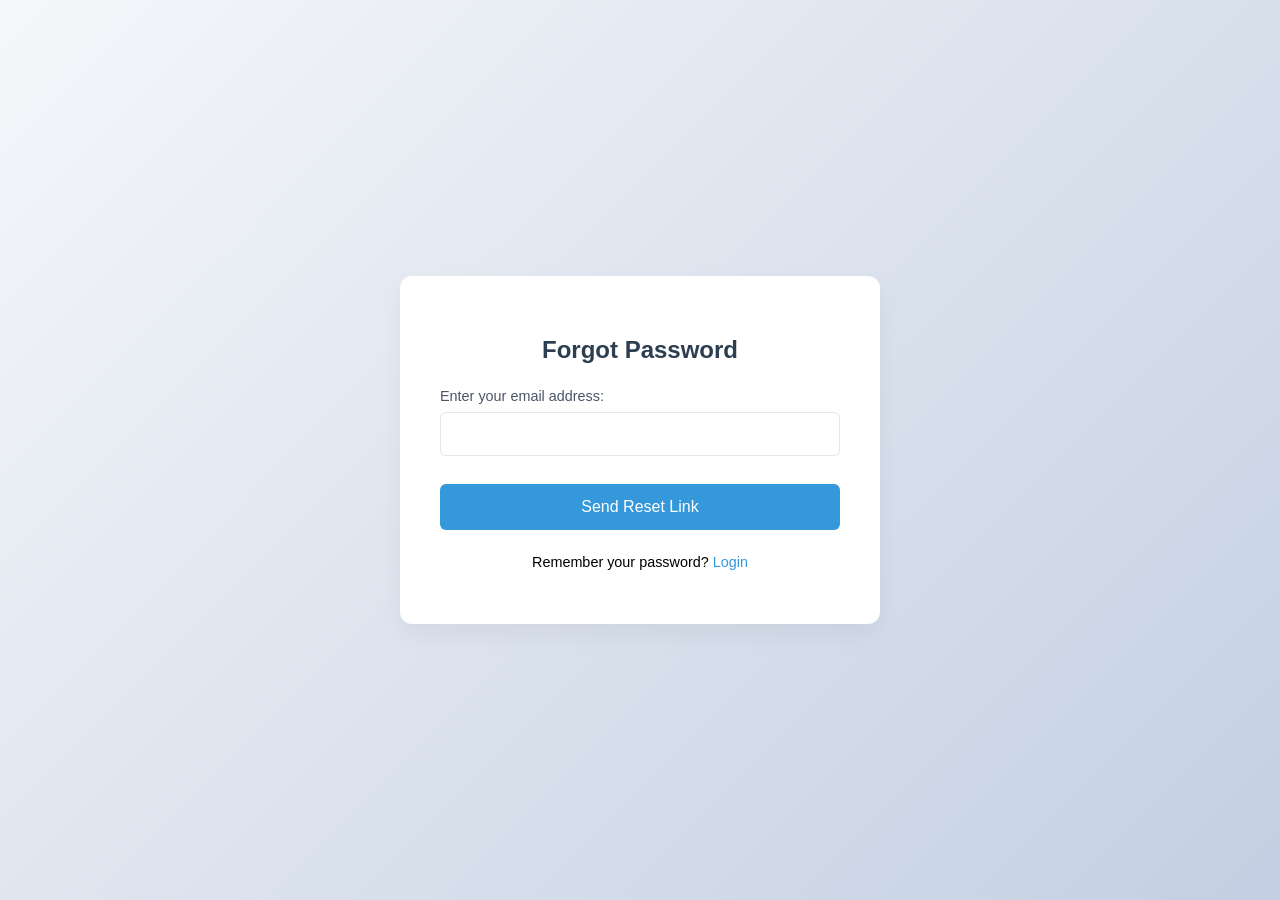
==== static/forgot-password.html @ b184ae5b "feat: implement password reset functionality; add reset and success pages, update authentication mid" ====
<!DOCTYPE html>
<html lang="en">
<head>
    <meta charset="UTF-8">
    <meta name="viewport" content="width=device-width, initial-scale=1.0">
    <title>Forgot Password - LLM-VTuber</title>
    <style>
        body {
            font-family: Arial, sans-serif;
            background: linear-gradient(135deg, #f5f7fa 0%, #c3cfe2 100%);
            display: flex;
            justify-content: center;
            align-items: center;
            height: 100vh;
            margin: 0;
        }
        .container {
            background: white;
            padding: 2.5rem;
            border-radius: 12px;
            box-shadow: 0 10px 25px rgba(0, 0, 0, 0.05);
            width: 100%;
            max-width: 400px;
            text-align: center;
        }
        h2 {
            margin-bottom: 1.5rem;
            color: #2c3e50;
            font-weight: 600;
        }
        .form-group {
            margin-bottom: 1.25rem;
            text-align: left;
        }
        label {
            display: block;
            margin-bottom: 0.5rem;
            font-weight: 500;
            color: #4a5568;
            font-size: 0.9rem;
        }
        input {
            width: 100%;
            padding: 0.75rem;
            border: 1px solid #e2e8f0;
            border-radius: 6px;
            font-size: 1rem;
            box-sizing: border-box;
            transition: all 0.2s ease;
        }
        input:focus {
            outline: none;
            border-color: #3498db;
            box-shadow: 0 0 0 3px rgba(66, 153, 225, 0.2);
        }
        button {
            width: 100%;
            padding: 0.875rem;
            background-color: #3498db;
            color: white;
            border: none;
            border-radius: 6px;
            cursor: pointer;
            font-size: 1rem;
            font-weight: 500;
            transition: all 0.2s ease;
            margin-top: 0.5rem;
        }
        button:not(:disabled):hover {
            background-color: #2980b9;
        }
        button:disabled {
            background: #cbd5e0;
            cursor: not-allowed;
        }
        .message {
            margin-top: 1rem;
            color: #e53e3e;
            font-size: 0.9rem;
            display: none;
        }
        .links {
            margin-top: 1.5rem;
            font-size: 0.9rem;
        }
        .links a {
            color: #3498db;
            text-decoration: none;
        }
        .links a:hover {
            text-decoration: underline;
        }
    </style>
</head>
<body>
    <div class="container">
        <h2>Forgot Password</h2>
        <form id="forgot-form">
            <div class="form-group">
                <label for="email">Enter your email address:</label>
                <input type="email" id="email" name="email" required>
            </div>
            <button type="submit">Send Reset Link</button>
        </form>
        <div id="message" class="message"></div>
        <div class="links">
            <p>Remember your password? <a href="/login.html">Login</a></p>
        </div>
    </div>
    <script>
        document.getElementById('forgot-form').addEventListener('submit', async function(e) {
            e.preventDefault();
            const email = document.getElementById('email').value;
            const messageDiv = document.getElementById('message');
            messageDiv.style.display = 'none';
            try {
                const response = await fetch('/auth/forgot-password', {
                    method: 'POST',
                    headers: { 'Content-Type': 'application/json' },
                    body: JSON.stringify({ email })
                });
                const result = await response.json();
                messageDiv.style.display = 'block';
                messageDiv.style.color = response.ok ? '#2d7a2d' : '#e53e3e';
                messageDiv.textContent = result.message || 'Something went wrong. Please try again.';
            } catch (error) {
                console.error('Error:', error);
                messageDiv.style.display = 'block';
                messageDiv.style.color = '#e53e3e';
                messageDiv.textContent = 'An error occurred. Please try again later.';
            }
        });
    </script>
</body>
</html>
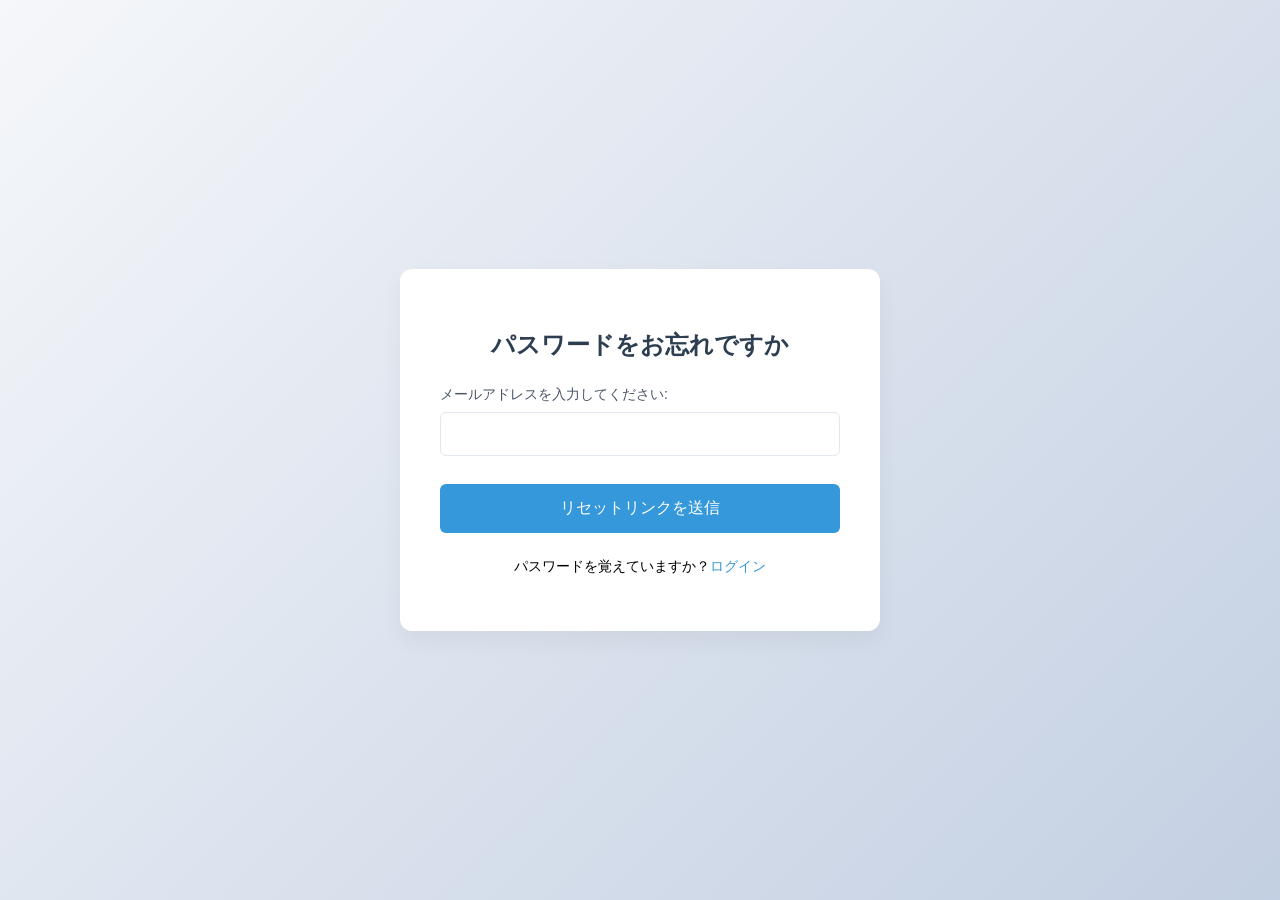
==== commit 99e35856: "**Major** feat: localize user interface; translate session expired, password reset, and login pages " ====
--- a/static/forgot-password.html
+++ b/static/forgot-password.html
@@ -3,7 +3,7 @@
 <head>
     <meta charset="UTF-8">
     <meta name="viewport" content="width=device-width, initial-scale=1.0">
-    <title>Forgot Password - LLM-VTuber</title>
+    <title>Forgot Password - AI-Assistant</title>
     <style>
         body {
             font-family: Arial, sans-serif;
@@ -94,17 +94,17 @@
 </head>
 <body>
     <div class="container">
-        <h2>Forgot Password</h2>
+        <h2>パスワードをお忘れですか</h2>
         <form id="forgot-form">
             <div class="form-group">
-                <label for="email">Enter your email address:</label>
+                <label for="email">メールアドレスを入力してください:</label>
                 <input type="email" id="email" name="email" required>
             </div>
-            <button type="submit">Send Reset Link</button>
+            <button type="submit">リセットリンクを送信</button>
         </form>
         <div id="message" class="message"></div>
         <div class="links">
-            <p>Remember your password? <a href="/login.html">Login</a></p>
+            <p>パスワードを覚えていますか？<a href="/login.html">ログイン</a></p>
         </div>
     </div>
     <script>
